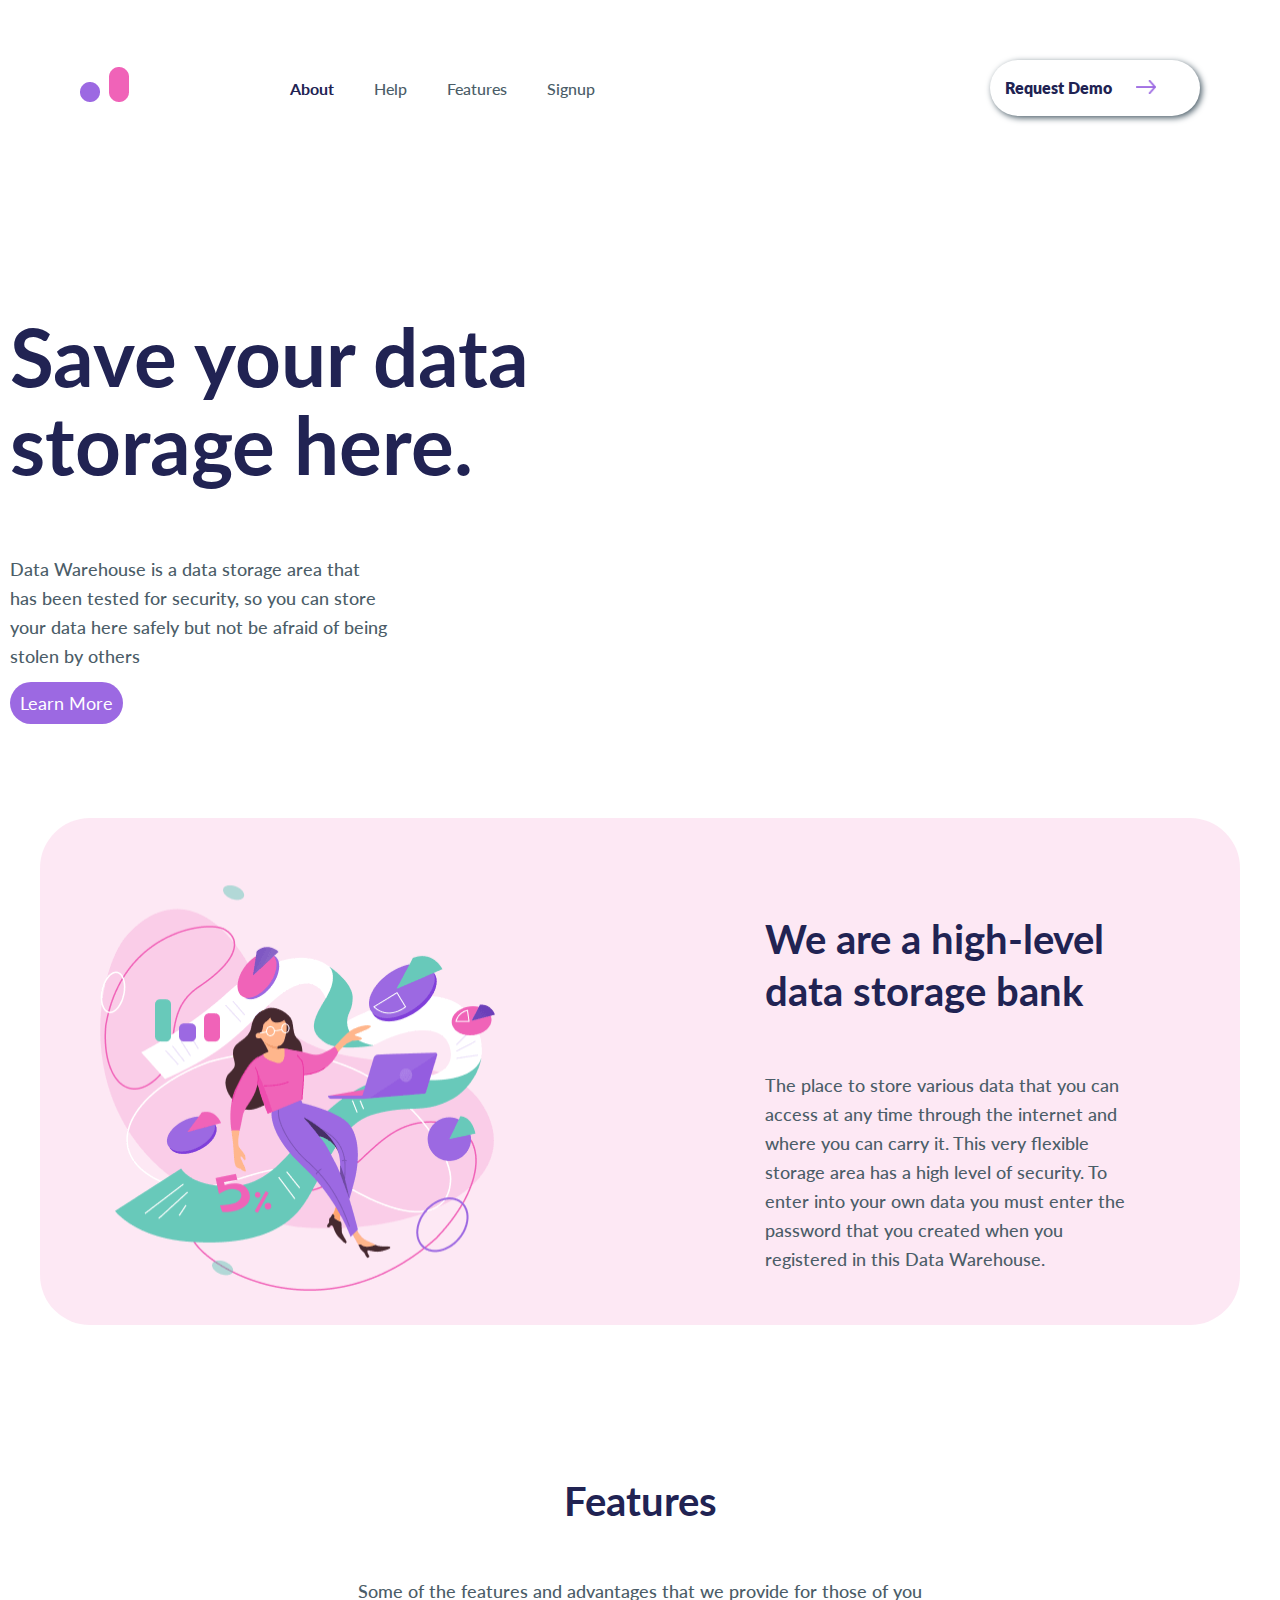
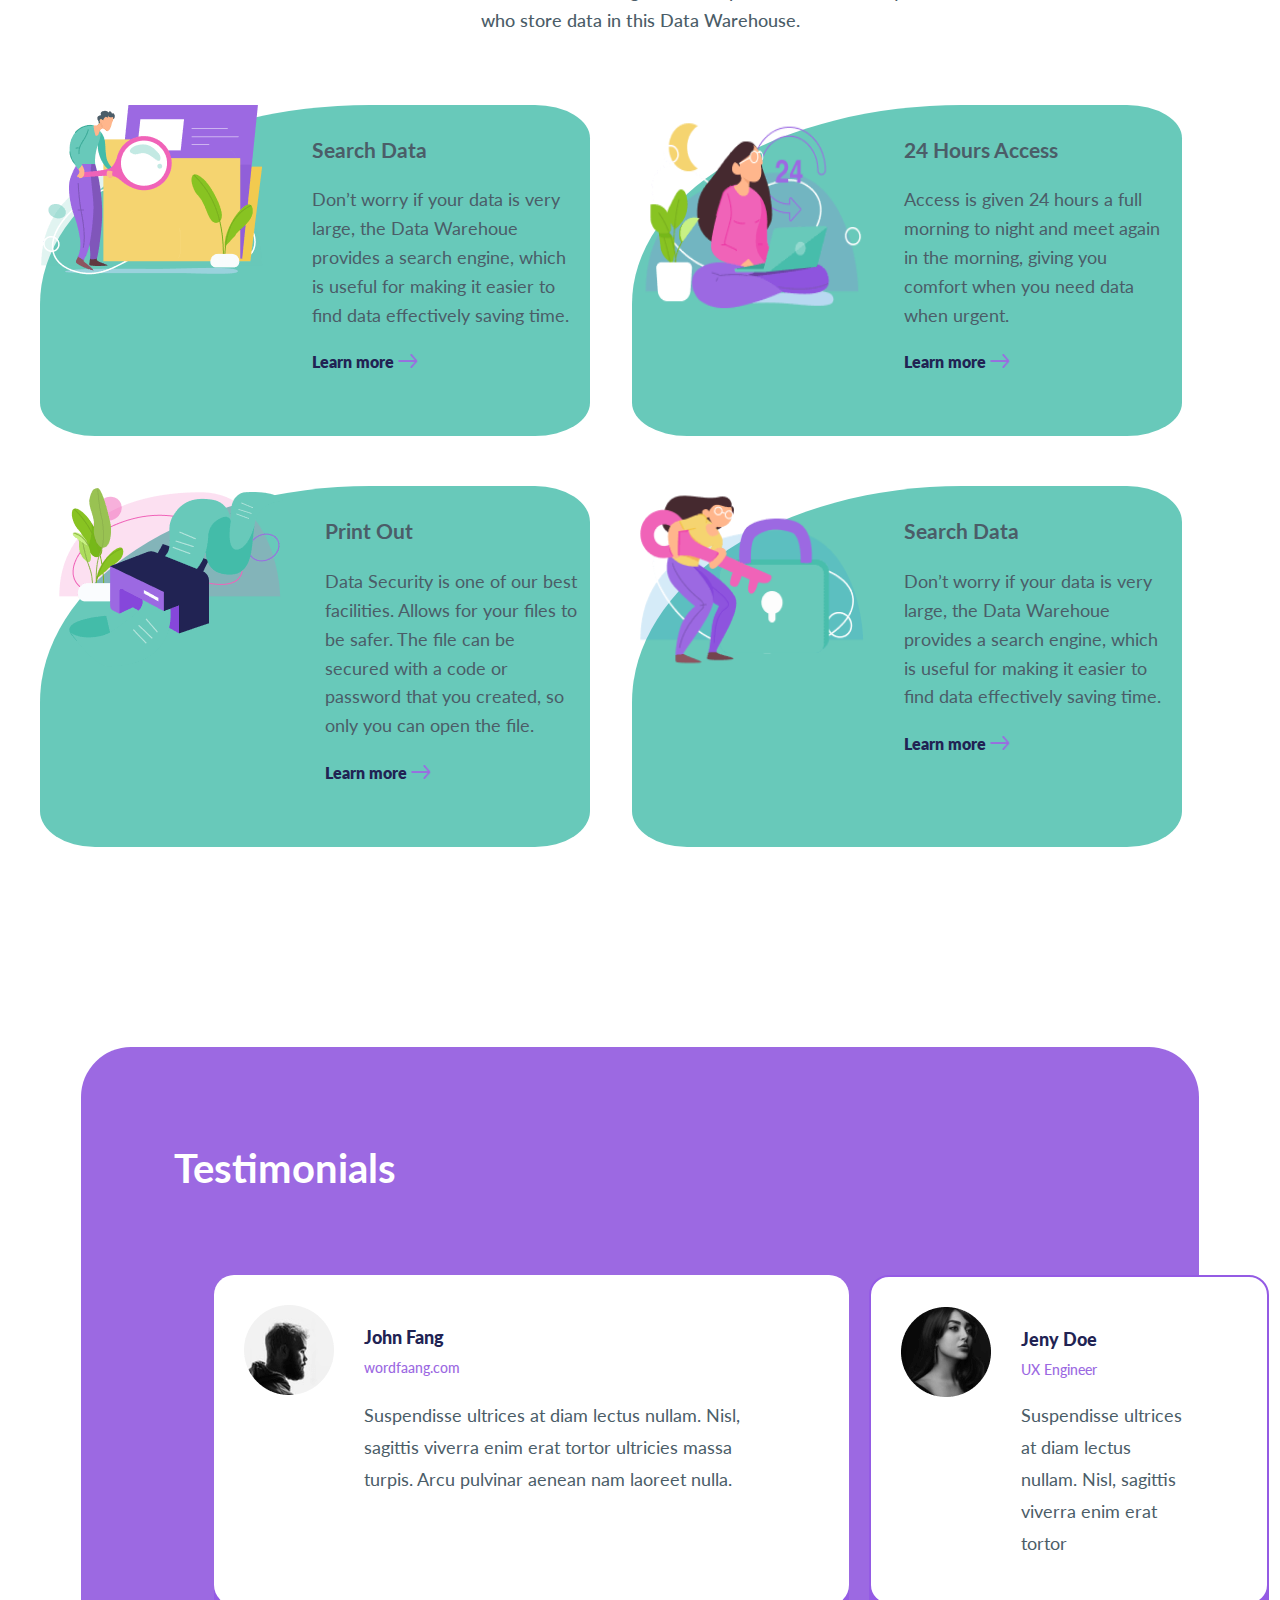
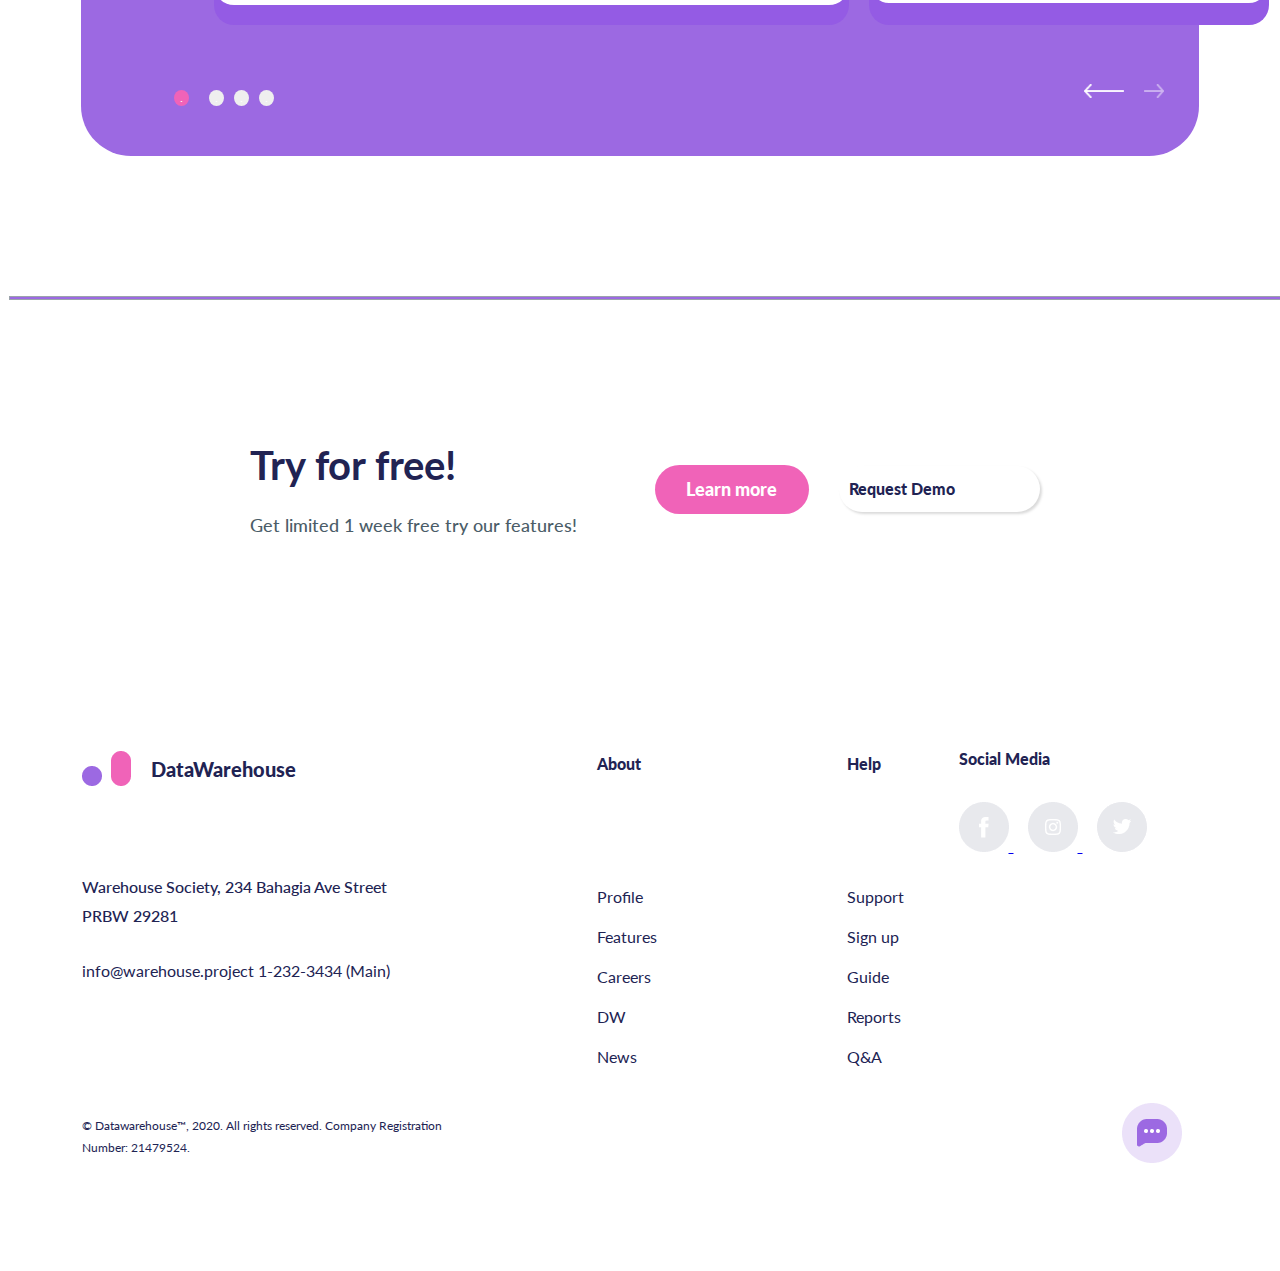
==== index.html @ 13a3993f "add name" ====
<!DOCTYPE html>
<html lang="en">
<head>
  <meta charset="UTF-8">
  <meta name="viewport" content="width=device-width, initial-scale=1.0">
  <title>Document</title>
  <link rel="stylesheet" href="css/normalize.css">
  <link rel="stylesheet" href="css/10-dars.css">
  <link href="https://fonts.googleapis.com/css2?family=Lato:wght@400;700&family=Nunito+Sans&display=swap" rel="stylesheet">
</head>
<body>

  <div class="contenier">

      <div class="novigation">
        <a href="#">
          <img src="img/Logo@1x.png" alt="logo" width="49" height="35"
          srcset="img/Logo@1x.png 1x,img/Logo@2x.png 2x">
        </a>
        <ul class="novigatoin-link">

          <li><a class="link-heder-about" href="#">About</a></li>
          <li><a class="link-heder" href="#">Help</a></li>
          <li><a class="link-heder" href="#">Features</a></li>
          <li><a class="link-heder" href="#">Signup</a></li>

        </ul>

        <a class="link-demo" href="#">Request Demo
          <img src="img/Group-right.png" alt="demo" width="20" height="14">
        </a>

      </div> <!--novigation-->

      <div class="second">

      <div class="second-list">

        <h2 class="second-h">Save your data storage here.</h2>
        <p class="second-p">Data Warehouse is a data storage area that has been tested for security, so you can store your data here safely but not be afraid of being stolen by others</p>
        <a class="second-link" href="#">Learn More</a>

      </div> <!--second-list-->

      <!-- <img class="second" src="img/intro-img@1x.png" alt="intro" width="885" height="468"> -->

    </div><!--second-->



    <div class="third">

       <img class="third-img" src="img/third-image@1x.png" alt="list-third" width="477"  height="504">


        <div class="third-list">

        <h2 class="third-h">We are a high-level data storage bank</h2>
        <p class="third-p">The place to store various data that you can access at any time through the internet and where you can carry it. This very flexible storage area has a high level of security. To enter into your own data you must enter the password that you created when you registered in this Data Warehouse.</p>

      </div><!--third-list-->

    </div><!--third-->

    <div class="fourth">

      <h2 class="fourth-h">Features</h2>
      <p class="fourth-p">Some of the features and advantages that we provide for those of you who store data in this Data Warehouse.</p>

      <ul class="fourth-list">

        <li class="fourth-list-type">

          <img src="img/image31@2x-1.png" alt="image3" width="232" height="211"
          srcset="img/image31@2x-1.png 1x,img/image31@2x.png 2x">

          <div class="fourth-div">
            <h3>Search Data</h3>
            <p> Don’t worry if your data is very large, the Data Warehoue provides a search engine, which is useful for making it easier to find data effectively saving time.</p>
            <a href="#">Learn more <img src="img/Group56.png" alt="learn more" width="20" height="14"></a>
          </div>

        </li>

        <li class="fourth-list-type">

          <img src="img/image4@1x.png" alt="image3" width="232" height="211"
          srcset="img/image4@1x.png 1x,img/image4@2x.png 2x">

          <div class="fourth-div">
            <h3>24 Hours Access</h3>
            <p> Access is given 24 hours a full morning to night and meet again in the morning, giving you comfort when you need data when urgent.</p>
            <a href="#">Learn more <img src="img/Group56.png" alt="learn more" width="20" height="14"></a>
          </div>

        </li>

        <li class="fourth-list-type">

          <img src="img/image51@1x.png" alt="image3" width="245" height="181"
          srcset="img/image51@1x.png 1x,img/image51@2x.png 2x">

          <div class="fourth-div">
            <h3>Print Out</h3>
            <p>Data Security is one of our best facilities. Allows for your files to be safer. The file can be secured with a code or password that you created, so only you can open the file.</p>
            <a href="#">Learn more <img src="img/Group56.png" alt="learn more" width="20" height="14"></a>
          </div>

        </li>

        <li class="fourth-list-type">

          <img src="img/image61@1x.png" alt="image3" width="232" height="211"
          srcset="img/image61@1x.png 1x,img/image61@2x.png 2x">

          <div class="fourth-div">
            <h3>Search Data</h3>
            <p> Don’t worry if your data is very large, the Data Warehoue provides a search engine, which is useful for making it easier to find data effectively saving time.</p>
            <a href="#">Learn more <img src="img/Group56.png" alt="learn more" width="20" height="14"></a>
          </div>

        </li>

      </ul>

    </div><!--forth-->

    <div class="fivth">

      <div class="fivth-list">

        <h2 class="fifth-h">Testimonials</h2>

        <ul class="testimonials">

          <li class="john-list">
            <img src="img/Ellipse76@1x.png" alt="John Fang" width="90" height="90"
            srcset="img/Ellipse76@1x.png 1x,img/Ellipse76@2x.png 2x">
            <div class="john">
              <h3>John Fang <span class="john-web">wordfaang.com</span></h3>
              <!-- <p></p> -->
              <p>Suspendisse ultrices at diam lectus nullam. Nisl, sagittis viverra enim erat tortor ultricies massa turpis. Arcu pulvinar aenean nam laoreet nulla.</p>
            </div>
          </li>

          <li class="jeny-list">
            <img src="img/jeny@1x.png" alt="Jeny Doe" width="90" height="90"
            srcset="img/jeny@1x.png 1x,img/jeny@2x.png 2x">
            <div class="jeny">
              <h3>Jeny Doe<span class="jeny-web">UX Engineer</span></h3>
              <!-- <p></p> -->
              <p>Suspendisse ultrices at diam lectus nullam. Nisl, sagittis viverra enim erat tortor</p>
            </div>
          </li>

          <li class="watson-list">
            <img src="img/watson@1x.png" alt="Watson Doe" width="90" height="90"
            srcset="img/watson@1x.png 1x,img/watson@2x.png 2x">
            <div class="watson">
              <h3>Watson Doe<span class="watson-web">UX Engineer</span></h3>
              <!-- <p></p> -->
              <p>Suspendisse ultrices at diam lectus nullam. Nisl, sagittis viverra enim erat tortor</p>
            </div>
          </li>

        </ul>

        <ol class="element">
          <li><button class="button-typy" type="button">.</button></li>
          <li><button type="button">.</button></li>
          <li><button type="button">.</button></li>
          <li><button type="button">.</button></li>

          <li>
            <div class="vector">
              <img src="img/Group.png" alt="left" width="40" height="14">
              <img src="img/Group2.png" alt="right" width="20" height="14">
            </div>
          </li>

        </ol>



      </div><!--fivth-list-->

    </div><!--fivth-->

    <div class="border"></div>

    <div class="sixth">

      <p class="sixth-p">Try for free! <span>Get limited 1 week free try our features!</span></p>

      <a class="sixth-link" href="#">Learn more</a>
      <a class="sixth-link-second" href="#">Request Demo</a>
    </div><!--sixth-->

    <div class="footer">

      <div class="footer-first-list">
        <img src="img/Logo@1x.png" alt="logo" width="49" height="35"
        srcset="img/Logo@1x.png 1x,img/Logo@2x.png 2x">
        <p class="name">DataWarehouse</p>
        <p class="footer-p-one" >Warehouse Society, 234 Bahagia Ave Street PRBW 29281</p>
        <p class="info">info@warehouse.project 1-232-3434 (Main)</p>

        <div class="coment-list">
        <p class="number"> © Datawarehouse™, 2020. All rights reserved. Company Registration Number: 21479524.</p>
        <a class="coment-img" href="#">
          <img src="img/coment@1x.png" alt="comment" width="60" height="60" srcset="img/coment@1x.png 1x,img/coment@2x.png 2x">
        </a>
      </div><!--coment-list-->

      </div><!--footer-first-list-->

      <div class="footer-second-list">

        <ul class="second-list-row">
          <li class="row-heder">About</li>
          <li><a class="row-link" href="#">Profile</a></li>
          <li><a class="row-link" href="#">Features</a></li>
          <li><a class="row-link" href="#">Careers</a></li>
          <li><a class="row-link" href="#">DW News</a></li>
        </ul>

        <ul class="second-list-row">
          <li class="row-heder">Help</li>
          <li><a class="row-link" href="#">Support</a></li>
          <li><a class="row-link" href="#">Sign up</a></li>
          <li><a class="row-link" href="#"> Guide</a></li>
          <li><a class="row-link" href="#">Reports Q&A</a></li>
        </ul>

      </div><!--footer-second-list-->

      <div class="apps">

        <h2 class="apps-h2">Social Media</h2>

        <a class="apps-link" href="#">
          <img src="img/f@1x.png" alt="feacebook" width="50" height="50"
          srcset="img/f@1x.png 1x,img/f@2x.png 2x">
        </a>

        <a class="apps-link" href="#">
          <img src="img/i@1x.png" alt="instagram" width="50" height="50"
          srcset="img/i@1x.png 1x,img/i@2x.png 2x">
        </a>

        <a class="apps-link" href="#">
          <img src="img/t@1x.png" alt="tiweter" width="50" height="50"
          srcset="img/t@1x.png 1x,img/t@2x.png 2x">
        </a>

      </div><!--apps-->

    </div><!--footer-->

  </div> <!--contenier-->


</body>
</html>
---- css/10-dars.css ----
*{
  box-sizing: border-box;
}
body{
  font-family: 'Lato', 'Arial', sans-serif;
  font-size: 18px;
  line-height: 160%;
  color: #4B5D68;
}
.contenier{
  max-width: 1600px;
  padding: 10px 10px;
  margin-left: auto;
  margin-right: auto;
}
.novigation{
  display: flex;
  align-items: center;
  justify-content: space-between;
  width: 1120px;
  margin-top: 50px;
  margin-left: auto;
  margin-right: auto;
  margin-bottom: 130px;
}
.novigatoin-link{
  display: flex;
  justify-content: space-between;
  text-decoration: none;
  list-style: none;
  margin: 0px;
  margin-right: auto;
}
.link-heder-about{
  text-decoration: none;
  font-style: normal;
  font-weight: 700;
  font-size: 16px;
  line-height: 26px;
  color: #212353;
  margin-left: 121px;
  margin-right: 40px;
}
.link-heder{
  text-decoration: none;
  margin-right: 40px;
  font-weight: 500;
  font-size: 16px;
  line-height: 26px;
  color: #4B5D68;
}
.link-demo{
  text-decoration: none;
  font-size: 16px;
  font-weight: 800;
  line-height: 26px;
  width: 210px;
  background-color: #ffffff;
  color: #212353;
  padding: 15px;
  border-radius: 30px;
  box-shadow: 2px 2px 6px #4B5D68;
}
.link-demo img{
  width: 20px;
  margin-left: 20px;
}
.second{
  display: flex;
  align-items: center;
  justify-content: space-between;
  margin-bottom: 100px;
}
.second-h{
  font-weight: bold;
  font-size: 80px;
  line-height: 88px;
  color: #212353;
  width: 645px;
}
.second-p{
  width: 380px;
  font-weight: 500;
  font-size: 18px;
  line-height: 29px;
  color: #4B5D68;
}
.second-link{
  text-decoration: none;
  padding: 10px;
  width: 170px;
  background: #9C69E2;
  color: #ffffff;
  border-radius: 50px;
}
.second-img{
  margin-left: 0px;
}
.third{
  display: flex;
  align-items: center;
  width: 1200px;
  height: 560;
  margin-left: auto;
  margin-right: auto;
  margin-bottom: 150px;
  background: rgba(240, 99, 184, 0.15);
  border-radius: 50px;
}
.third-img{
  width: 477px;
  height: 507px;
}
.third-list{
  display: flex;
  flex-wrap: wrap;
  width: 475px;
  margin-left: auto;
}
.third-h{
  width: 475px;
  height: 100px;
  margin-right: 92px;
  margin-bottom: 40px;
  font-weight: bold;
  font-size: 40px;
  line-height: 52px;
  color: #212353;
}
.third-p{
  width: 474px;
  height: 174px;
  margin-right: 93px;
  margin-bottom: 125;
  font-weight: 500;
  font-size: 18px;
  line-height: 29px;
  color: #4B5D68;
}
.fourth{
  text-align: center;
  width: 1200px;
  margin-left: auto;
  margin-right: auto;
  margin-bottom: 150px;
}
.fourth-h{
  font-style: normal;
  font-weight: bold;
  font-size: 40px;
  line-height: 52px;
  color: #212353;
  margin-bottom: 50px;
}
.fourth-p{
  font-style: 500;
  font-weight: 500;
  font-size: 18px;
  line-height: 29px;
  color: #4B5D68;
  width: 584px;
  margin-left: auto;
  margin-right: auto;
  margin-bottom: 70px;
}
.fourth-list{
  display: flex;
  flex-wrap: wrap;
  text-decoration: none;
  list-style: none;
  margin: 0px;
  padding: 0px;
}
.fourth-list-type{
  display: flex;
  align-items: flex-start;
  justify-content: space-between;
  text-align: start;
  width: 550px;
  margin-bottom: 50px;
  margin-right: 42px;
  background-color: #68C9BA;
  border-radius:60% 10% 10% 10% / 60% 10% 10% 10% ;
  transition: background-color 0.3s ease ;
}
.fourth-div{
  margin-bottom: 50px;
  margin-left: 30px;
  padding: 10px;
}
.fourth-div a{
  text-decoration: none;
  font-style: normal;
  font-weight: 800;
  font-size: 16px;
  line-height: 26px;
  color: #212353;
}
.fourth-list-type:hover{
  background-color: #F063B8;
  width: 550px;
  transform: rotate(-3deg);
  transition: transform 1s ease;
}
.fifth{
  display: flex;
  margin-left: auto;
  margin-right: auto;
  width: 1578px;
}
.fivth-list{
  display: flex;
  flex-wrap: wrap;
  width: 1118px;
  height: 709px;
  margin-right: auto;
  margin-left: auto;
  background: #9C69E2;
  border-radius: 50px;
  margin-bottom: 141px;
}
.fifth-h{
  font-style: normal;
  font-weight: bold;
  font-size: 40px;
  line-height: 52px;
  color: #FFFFFF;
  margin-top: 95px;
  margin-right: 620px;
  margin-bottom: 80px;
  margin-left: 93px;
}
.testimonials{
  display: flex;
  /* flex-wrap: wrap; */
  width: 1445px;
  margin: 0px;
}
.john-list{
  display: flex;
  /* flex-wrap: wrap; */
  align-items: flex-start;
  width: 645px;
  height: 330px;
  margin-right: 20px;
  margin-bottom: 60px;
  margin-left: 93px;
  background-color: #fff;
  border-radius: 20px;
  box-shadow:#945be4 0px 20px 0px;
  padding: 30px;
}
.john{
  width: 385px;
  margin-right: 70px;
  margin-bottom: 50px;
  margin-left: 30px;
}
.john h3{
  width: 170px;
  font-weight: 900;
  font-size: 18px;
  line-height: 29px;
  color: #212353;
}
.john-web{
  font-weight: 500;
  font-size: 14px;
  line-height: 22px;
  color: #9C69E2;
  margin-bottom: 19px;
}
.john p{
  font-weight: normal;
  font-size: 18px;
  line-height: 32px;
  color: #4B5D68;
}
.jeny-list{
  display: flex;
  /* flex-wrap: wrap; */
  align-items: flex-start;
  width: 400px;
  height: 330px;
  margin-right: 20px;
  margin-bottom: 60px;
  background-color: #fff;
  border-radius: 20px;
  border: 2px solid #945be4;
  box-shadow:  #945be4 0px 20px 0px;
  padding: 30px;
}
.jeny{
  width: 180px;
  margin-right: 70px;
  margin-bottom: 50px;
  margin-left: 30px;
}
.jeny h3{
  width: 170px;
  font-weight: 900;
  font-size: 18px;
  line-height: 29px;
  color: #212353;
}
.jeny-web{
  font-weight: 500;
  font-size: 14px;
  line-height: 22px;
  display: flex;
  align-items: center;
  margin-top: 5px;
  color: #9C69E2;
}
.jeny p{
  font-weight: normal;
  font-size: 18px;
  line-height: 32px;
  color: #4B5D68;
}

.watson-list{
  display: flex;
  /* flex-wrap: wrap; */
  align-items: flex-start;
  width: 400px;
  height: 330px;
  margin-bottom: 60px;
  background-color: #fff;
  border-radius: 20px;
  border: 1px solid #945be4;
  box-shadow:#dddae0 0px 20px 0px;
  padding: 30px;
}
.watson{
  width: 180px;
  margin-right: 70px;
  margin-bottom: 50px;
  margin-left: 30px;
}
.watson h3{
  width: 170px;
  font-weight: 900;
  font-size: 18px;
  line-height: 29px;
  color: #212353;
}
.watson-web{
  font-weight: 500;
  font-size: 14px;
  line-height: 22px;
  display: flex;
  align-items: center;
  margin-top: 5px;
  color: #9C69E2;
}
.watson p{
  font-weight: normal;
  font-size: 18px;
  line-height: 32px;
  color: #4B5D68;
}
.element{
  display: flex;
  justify-content: space-between;
  width: 55px;
  height: 10px;
  margin-right: 970px;
  margin-bottom: 60px;
  margin-left: 93px;
  list-style: none;
  padding: 0px;

}
.element li{
  margin-right: 10px;
  padding: 0px;
  font-size: 12px;
}
.element li button{
  border: #fff;
  border-radius: 50%;
  color: #fff;
}
.button-typy{
  background-color:  #F063B8;;
  color:  #F063B8;
  margin-right: 10px;
}
.vector{
  display: flex;
  align-items: center;
  margin-left: 800px;
  margin-right: 66px;
}
.vector img{
  margin-right: 20px;
}
.border{
  width: 1600px;
  border-top: 2px solid #9C69E2;
  box-shadow: rgba(6, 24, 44, 0.4) 0px 0px 0px 1px, rgba(6, 24, 44, 0.65) 0px 3px 5px -1px, rgba(255, 255, 255, 0.08) 0px 1px 0px inset;
}
.sixth{
  display: flex;
  align-items: center;
  /* justify-content: space-between; */
  margin-top: 100px;
  margin-left:240px;
  margin-bottom: 153px;
}
.sixth-p{
  display: flex;
  flex-wrap: wrap;
  width: 405px;
  font-weight: bold;
  font-size: 40px;
  line-height: 52px;
  color: #212353;
}
.sixth-p span{
  width: 504px;
  font-style: normal;
  font-weight: 500;
  font-size: 18px;
  line-height: 29px;
  color: #4B5D68;
  margin-top: 20px;
}
.sixth-link{
  text-decoration: none;
  text-align: center;
  width: 160px;
  padding: 10px;
  margin-left: auto;
  margin-right: 30px;
  background: #F063B8;
  border-radius: 50px;
  font-weight: 900;
  font-size: 18px;
  line-height: 29px;
  color: #fff;
  transition:  background-color 0.3s ease ;
}
.sixth-link:hover{
  background-color:#9C69E2;
}
.sixth-link-second{
  display: flex;
  text-align: start;
  width: 210px;
  margin-right: 230px;
  margin-left: 0px;
  padding: 10px;
  text-decoration: none;
  background-color: #ffffff;
  box-shadow: rgba(0, 0, 0, 0.15) 1.95px 1.95px 2.6px;
  border-radius: 50px;
  font-weight: 900;
  font-size: 16px;
  line-height: 26px;
  color: #212353;
  transition:  background-color 0.3s ease,color 0.3s ease;
}
.sixth-link-second:hover{
  background-color:#9C69E2;
  color: #ffffff;
}
.footer{
  display: flex;
  align-items: flex-start;
  width: 1117px;
  margin-left: auto;
  margin-right: auto;
  margin-bottom: 90px;
}
.footer-first-list{
  display: flex;
  flex-wrap: wrap;
  align-items: center;
  width: 335px;
  margin-right: 140px;
}
.name{
  margin-left: 20px;
  font-weight: 900;
  font-size: 20px;
  line-height: 32px;
  color: #212353;
}
.footer-p-one{
  margin-top: 67px;
  margin-bottom: 10px;
  font-weight: 500;
  font-size: 16px;
  line-height: 29px;
  color: #212353;
}
.info{
  font-style: normal;
  font-weight: normal;
  font-size: 16px;
  line-height: 29px;
  color: #212353;
  margin-bottom: 118px;
}
.footer-second-list{
  display: flex;
  margin-right: 50px;
  margin-left: 0px;
  width: 332px;
}
.second-list-row{
  list-style: none;
  margin-right: 150px;
}
.row-heder{
  text-decoration: none;
  font-style: normal;
  font-weight: 900;
  font-size: 16px;
  line-height: 26px;
  color: #212353;
  margin-bottom: 50px;
  padding-bottom: 50px;
}
.row-link{
  text-decoration: none;
  margin-bottom: 5px;
  font-style: normal;
  font-weight: normal;
  font-size: 16px;
  line-height: 40px;
  color: #212353;
}
.apps{
  margin-left: 20px;
}
.apps-h2{
  margin-bottom: 30px;
  font-style: normal;
  font-weight: 900;
  font-size: 16px;
  line-height: 26px;
  color: #212353;
}
.apps-link{
  margin-right: 14px;
}
.coment-list{
  display: flex;
  align-items: center;
}
.number{
  font-style: normal;
  font-weight: normal;
  font-size: 12px;
  line-height: 22px;
  color: #212353;
  margin-right: 680px;
  width: 360px;
}
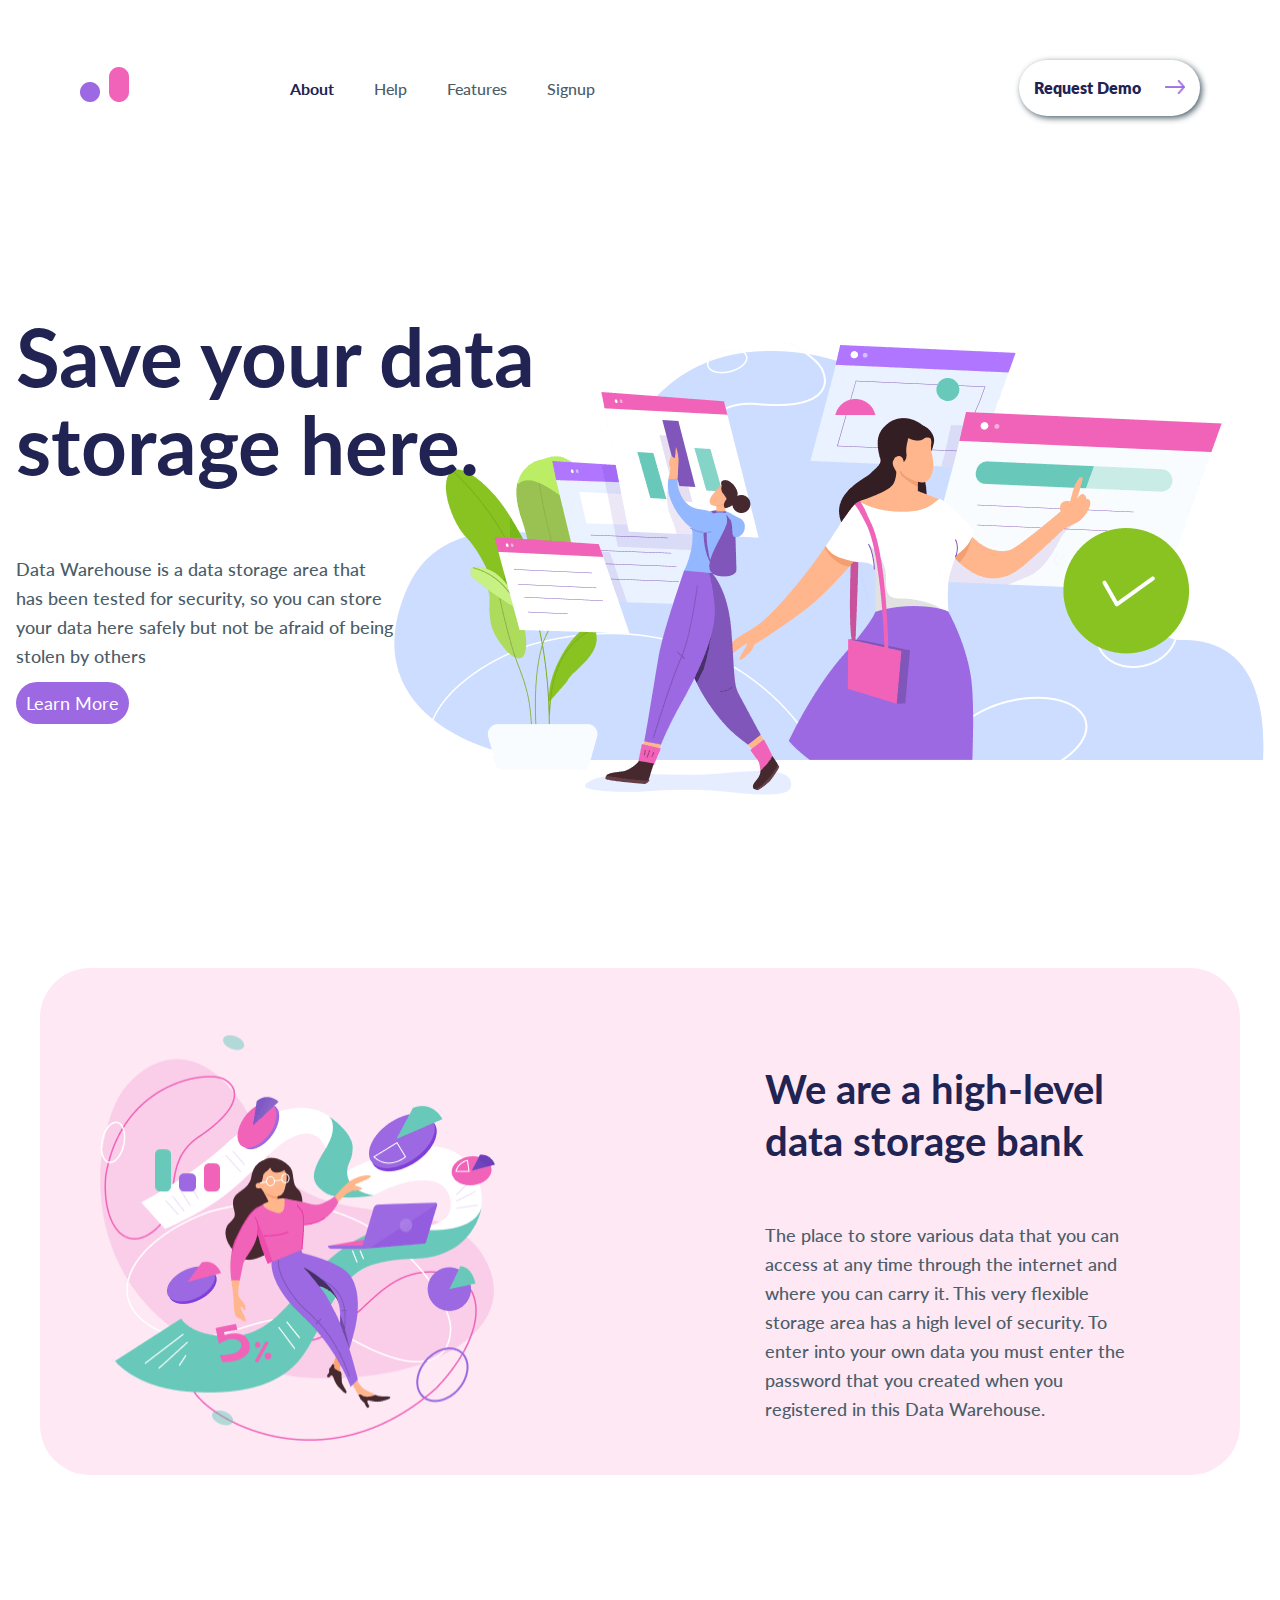
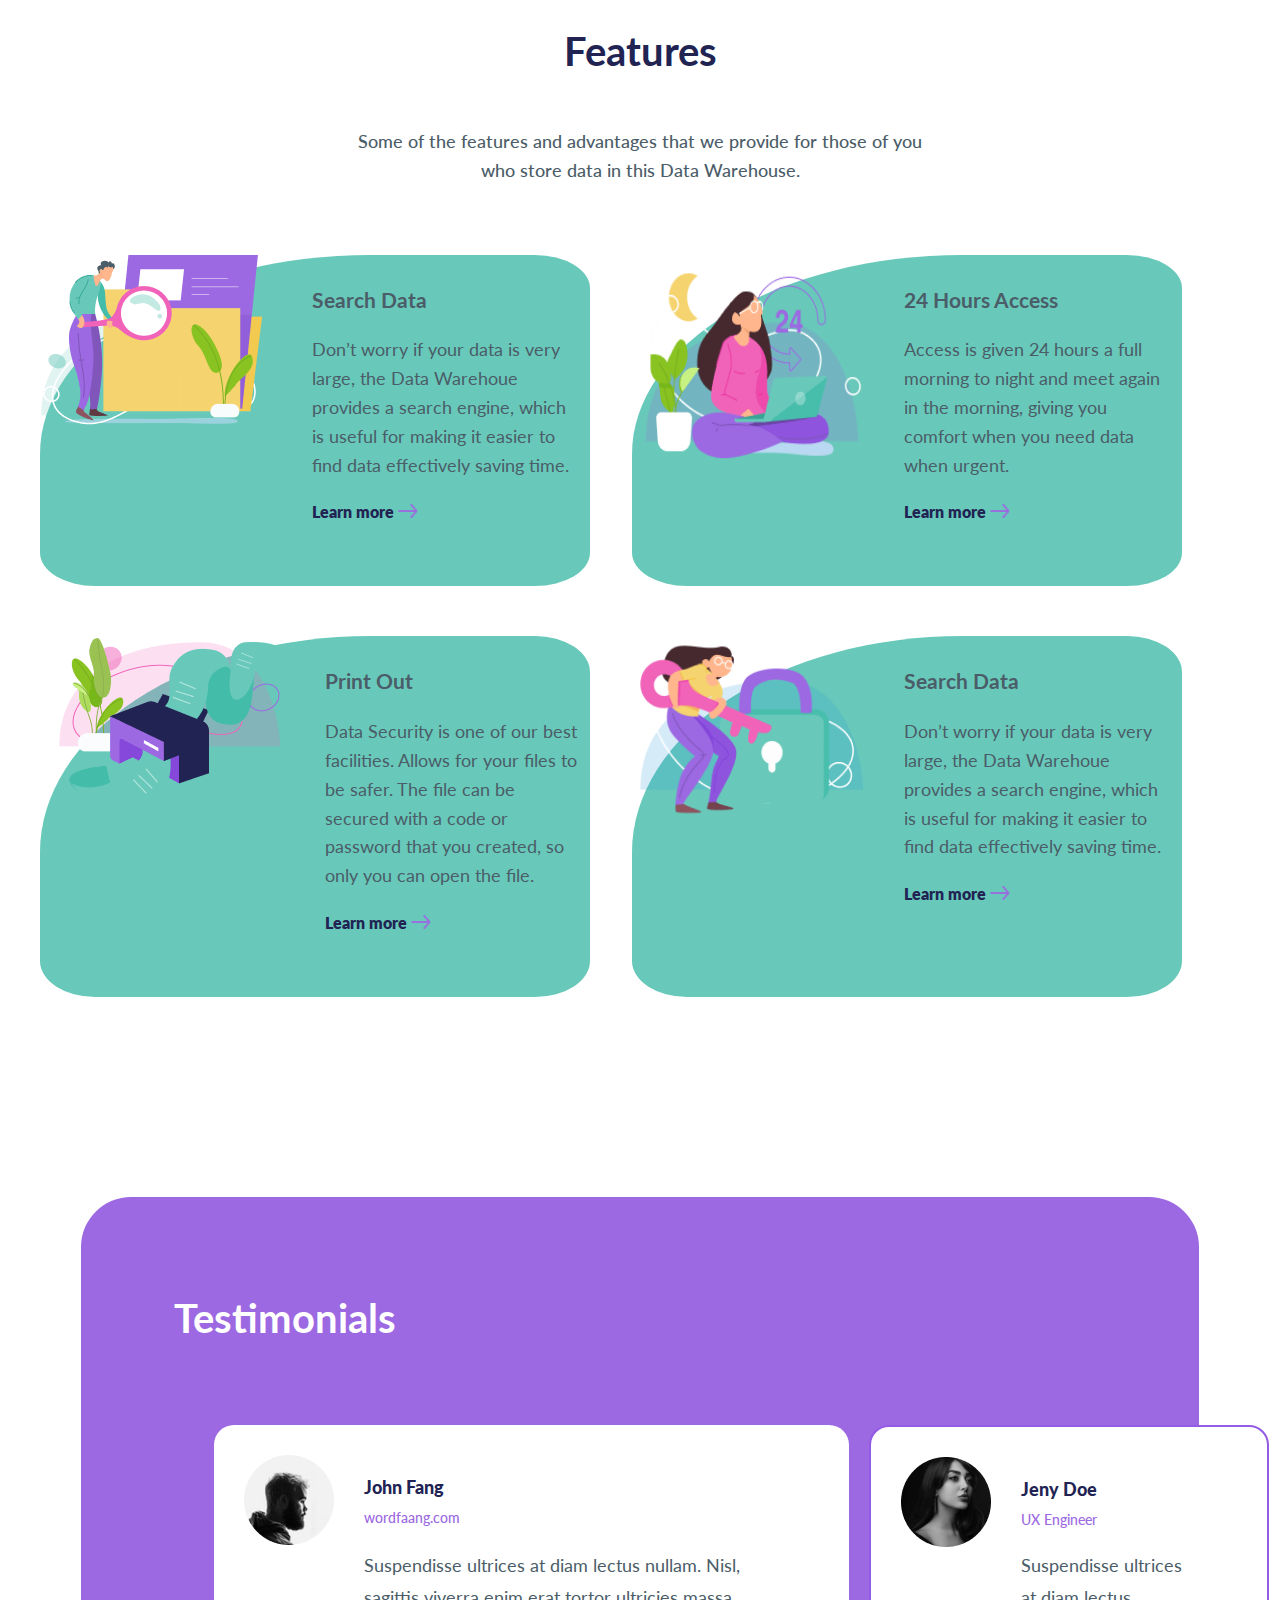
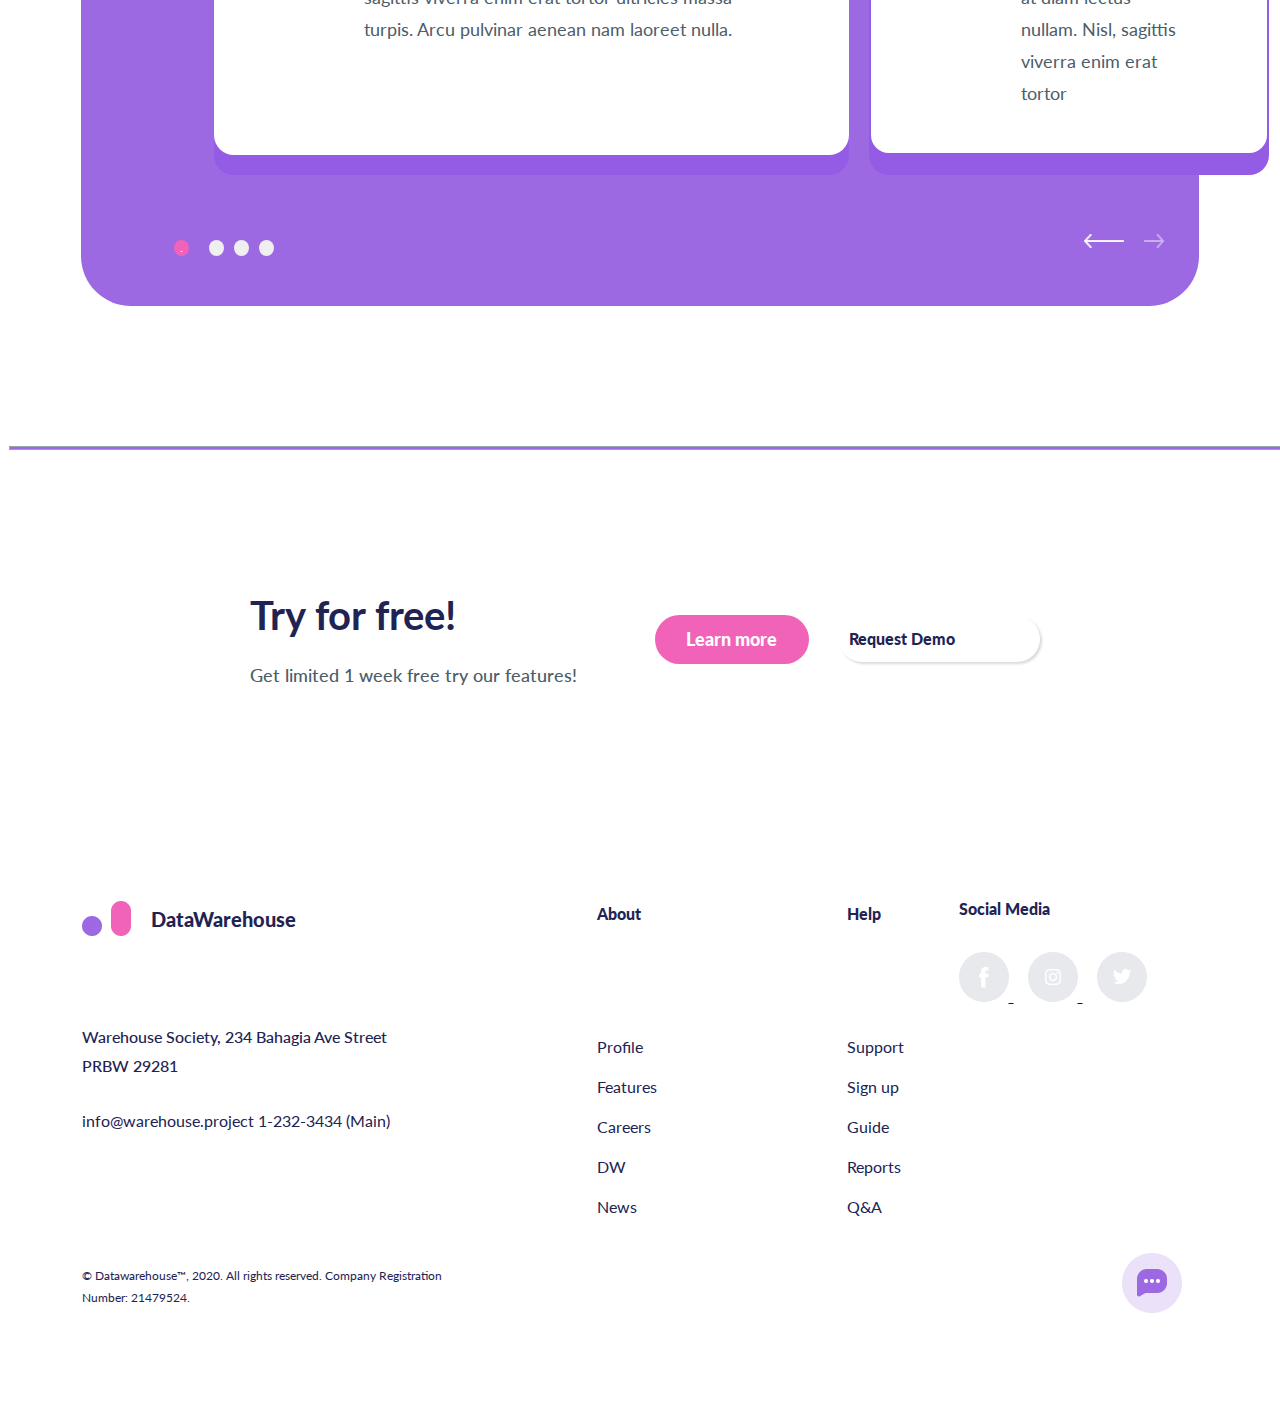
==== commit f6fef7ee: "add css" ====
--- a/index.html
+++ b/index.html
@@ -5,7 +5,7 @@
   <meta name="viewport" content="width=device-width, initial-scale=1.0">
   <title>Document</title>
   <link rel="stylesheet" href="css/normalize.css">
-  <link rel="stylesheet" href="css/10-dars.css">
+  <link rel="stylesheet" href="css/index.css">
   <link href="https://fonts.googleapis.com/css2?family=Lato:wght@400;700&family=Nunito+Sans&display=swap" rel="stylesheet">
 </head>
 <body>
--- a/css/index.css
+++ b/css/index.css
@@ -0,0 +1,572 @@
+*{
+  box-sizing: border-box;
+}
+body{
+  font-family: 'Lato', 'Arial', sans-serif;
+  font-size: 18px;
+  line-height: 160%;
+  color: #4B5D68;
+}
+.contenier{
+  max-width: 1600px;
+  padding: 10px 10px;
+  margin-left: auto;
+  margin-right: auto;
+}
+.novigation{
+  display: flex;
+  align-items: center;
+  justify-content: space-between;
+  width: 1120px;
+  margin-top: 50px;
+  margin-left: auto;
+  margin-right: auto;
+  margin-bottom: 130px;
+
+}
+.novigatoin-link{
+  display: flex;
+  justify-content: space-between;
+  text-decoration: none;
+  list-style: none;
+  margin: 0px;
+  margin-right: auto;
+}
+.link-heder-about{
+  text-decoration: none;
+  font-style: normal;
+  font-weight: 700;
+  font-size: 16px;
+  line-height: 26px;
+  color: #212353;
+  margin-left: 121px;
+  margin-right: 40px;
+}
+.link-heder{
+  text-decoration: none;
+  margin-right: 40px;
+  font-weight: 500;
+  font-size: 16px;
+  line-height: 26px;
+  color: #4B5D68;
+}
+.link-demo{
+  text-decoration: none;
+  font-size: 16px;
+  font-weight: 800;
+  line-height: 26px;
+  /* width: 210px; */
+  background-color: #ffffff;
+  color: #212353;
+  padding: 15px;
+  border-radius: 30px;
+  box-shadow: 2px 2px 6px #4B5D68;
+}
+.link-demo img{
+  width: 20px;
+  margin-left: 20px;
+}
+.second{
+  display: flex;
+  align-items: center;
+  justify-content: space-between;
+  margin-bottom: 100px;
+  width: 1248px;
+  margin-left: auto;
+  margin-right: auto;
+  padding-bottom: 150px;
+  background-image: url('../img/intro-img@1x.png');
+  background-size: 885px 468px;
+  background-repeat: no-repeat;
+  background-position:363px 96px;
+
+}
+.second-h{
+  font-weight: bold;
+  font-size: 80px;
+  line-height: 88px;
+  color: #212353;
+  width: 645px;
+}
+.second-p{
+  width: 380px;
+  font-weight: 500;
+  font-size: 18px;
+  line-height: 29px;
+  color: #4B5D68;
+}
+.second-link{
+  text-decoration: none;
+  padding: 10px;
+  width: 170px;
+  background: #9C69E2;
+  color: #ffffff;
+  border-radius: 50px;
+}
+.second-img{
+  margin-left: 0px;
+}
+.third{
+  display: flex;
+  align-items: center;
+  width: 1200px;
+  height: 560;
+  margin-left: auto;
+  margin-right: auto;
+  margin-bottom: 150px;
+  background: rgba(240, 99, 184, 0.15);
+  border-radius: 50px;
+ }
+.third-img{
+  width: 477px;
+  height: 507px;
+}
+.third-list{
+  display: flex;
+  flex-wrap: wrap;
+  width: 475px;
+  margin-left: auto;
+}
+.third-h{
+  width: 475px;
+  height: 100px;
+  margin-right: 92px;
+  margin-bottom: 40px;
+  font-weight: bold;
+  font-size: 40px;
+  line-height: 52px;
+  color: #212353;
+}
+.third-p{
+  width: 474px;
+  height: 174px;
+  margin-right: 93px;
+  margin-bottom: 125;
+  font-weight: 500;
+  font-size: 18px;
+  line-height: 29px;
+  color: #4B5D68;
+}
+.fourth{
+  text-align: center;
+  width: 1200px;
+  margin-left: auto;
+  margin-right: auto;
+  margin-bottom: 150px;
+}
+.fourth-h{
+  font-style: normal;
+  font-weight: bold;
+  font-size: 40px;
+  line-height: 52px;
+  color: #212353;
+  margin-bottom: 50px;
+}
+.fourth-p{
+  font-style: 500;
+  font-weight: 500;
+  font-size: 18px;
+  line-height: 29px;
+  color: #4B5D68;
+  width: 584px;
+  margin-left: auto;
+  margin-right: auto;
+  margin-bottom: 70px;
+}
+.fourth-list{
+  display: flex;
+  flex-wrap: wrap;
+  text-decoration: none;
+  list-style: none;
+  margin: 0px;
+  padding: 0px;
+}
+.fourth-list-type{
+  display: flex;
+  align-items: flex-start;
+  justify-content: space-between;
+  text-align: start;
+  width: 550px;
+  margin-bottom: 50px;
+  margin-right: 42px;
+  background-color: #68C9BA;
+  border-radius:60% 10% 10% 10% / 60% 10% 10% 10% ;
+  transition: background-color 0.3s ease ;
+}
+.fourth-div{
+  margin-bottom: 50px;
+  margin-left: 30px;
+  padding: 10px;
+}
+.fourth-div a{
+  text-decoration: none;
+  font-style: normal;
+  font-weight: 800;
+  font-size: 16px;
+  line-height: 26px;
+  color: #212353;
+}
+.fourth-list-type:hover{
+  background-color: #F063B8;
+  width: 550px;
+  transform: rotate(-3deg);
+  transition: transform 1s ease;
+}
+.fifth{
+  display: flex;
+  margin-left: auto;
+  margin-right: auto;
+  width: 1578px;
+}
+.fivth-list{
+  display: flex;
+  flex-wrap: wrap;
+  width: 1118px;
+  height: 709px;
+  margin-right: auto;
+  margin-left: auto;
+  background: #9C69E2;
+  border-radius: 50px;
+  margin-bottom: 141px;
+}
+.fifth-h{
+  font-style: normal;
+  font-weight: bold;
+  font-size: 40px;
+  line-height: 52px;
+  color: #FFFFFF;
+  margin-top: 95px;
+  margin-right: 620px;
+  margin-bottom: 80px;
+  margin-left: 93px;
+}
+.testimonials{
+  display: flex;
+  /* flex-wrap: wrap; */
+  width: 1445px;
+  margin: 0px;
+}
+.john-list{
+  display: flex;
+  /* flex-wrap: wrap; */
+  align-items: flex-start;
+  width: 645px;
+  height: 330px;
+  margin-right: 20px;
+  margin-bottom: 60px;
+  margin-left: 93px;
+  background-color: #fff;
+  border-radius: 20px;
+  box-shadow:#945be4 0px 20px 0px;
+  padding: 30px;
+}
+.john{
+  width: 385px;
+  margin-right: 70px;
+  margin-bottom: 50px;
+  margin-left: 30px;
+}
+.john h3{
+  width: 170px;
+  font-weight: 900;
+  font-size: 18px;
+  line-height: 29px;
+  color: #212353;
+}
+.john-web{
+  font-weight: 500;
+  font-size: 14px;
+  line-height: 22px;
+  color: #9C69E2;
+  margin-bottom: 19px;
+}
+.john p{
+  font-weight: normal;
+  font-size: 18px;
+  line-height: 32px;
+  color: #4B5D68;
+}
+.jeny-list{
+  display: flex;
+  /* flex-wrap: wrap; */
+  align-items: flex-start;
+  width: 400px;
+  height: 330px;
+  margin-right: 20px;
+  margin-bottom: 60px;
+  background-color: #fff;
+  border-radius: 20px;
+  border: 2px solid #945be4;
+  box-shadow:  #945be4 0px 20px 0px;
+  padding: 30px;
+}
+.jeny{
+  width: 180px;
+  margin-right: 70px;
+  margin-bottom: 50px;
+  margin-left: 30px;
+}
+.jeny h3{
+  width: 170px;
+  font-weight: 900;
+  font-size: 18px;
+  line-height: 29px;
+  color: #212353;
+}
+.jeny-web{
+  font-weight: 500;
+  font-size: 14px;
+  line-height: 22px;
+  display: flex;
+  align-items: center;
+  margin-top: 5px;
+  color: #9C69E2;
+}
+.jeny p{
+  font-weight: normal;
+  font-size: 18px;
+  line-height: 32px;
+  color: #4B5D68;
+}
+
+.watson-list{
+  display: flex;
+  /* flex-wrap: wrap; */
+  align-items: flex-start;
+  width: 400px;
+  height: 330px;
+  margin-bottom: 60px;
+  background-color: #fff;
+  border-radius: 20px;
+  border: 1px solid #945be4;
+  box-shadow:#dddae0 0px 20px 0px;
+  padding: 30px;
+}
+.watson{
+  width: 180px;
+  margin-right: 70px;
+  margin-bottom: 50px;
+  margin-left: 30px;
+}
+.watson h3{
+  width: 170px;
+  font-weight: 900;
+  font-size: 18px;
+  line-height: 29px;
+  color: #212353;
+}
+.watson-web{
+  font-weight: 500;
+  font-size: 14px;
+  line-height: 22px;
+  display: flex;
+  align-items: center;
+  margin-top: 5px;
+  color: #9C69E2;
+}
+.watson p{
+  font-weight: normal;
+  font-size: 18px;
+  line-height: 32px;
+  color: #4B5D68;
+}
+.element{
+  display: flex;
+  justify-content: space-between;
+  width: 55px;
+  height: 10px;
+  margin-right: 970px;
+  margin-bottom: 60px;
+  margin-left: 93px;
+  list-style: none;
+  padding: 0px;
+
+}
+.element li{
+  margin-right: 10px;
+  padding: 0px;
+  font-size: 12px;
+}
+.element li button{
+  border: #fff;
+  border-radius: 50%;
+  color: #fff;
+}
+.button-typy{
+  background-color:  #F063B8;;
+  color:  #F063B8;
+  margin-right: 10px;
+}
+.vector{
+  display: flex;
+  align-items: center;
+  margin-left: 800px;
+  margin-right: 66px;
+}
+.vector img{
+  margin-right: 20px;
+}
+.border{
+  width: 1600px;
+  border-top: 2px solid #9C69E2;
+  box-shadow: rgba(6, 24, 44, 0.4) 0px 0px 0px 1px, rgba(6, 24, 44, 0.65) 0px 3px 5px -1px, rgba(255, 255, 255, 0.08) 0px 1px 0px inset;
+}
+.sixth{
+  display: flex;
+  align-items: center;
+  /* justify-content: space-between; */
+  margin-top: 100px;
+  margin-left:240px;
+  margin-bottom: 153px;
+}
+.sixth-p{
+  display: flex;
+  flex-wrap: wrap;
+  width: 405px;
+  font-weight: bold;
+  font-size: 40px;
+  line-height: 52px;
+  color: #212353;
+}
+.sixth-p span{
+  width: 504px;
+  font-style: normal;
+  font-weight: 500;
+  font-size: 18px;
+  line-height: 29px;
+  color: #4B5D68;
+  margin-top: 20px;
+}
+.sixth-link{
+  text-decoration: none;
+  text-align: center;
+  width: 160px;
+  padding: 10px;
+  margin-left: auto;
+  margin-right: 30px;
+  background: #F063B8;
+  border-radius: 50px;
+  font-weight: 900;
+  font-size: 18px;
+  line-height: 29px;
+  color: #fff;
+  transition:  background-color 0.3s ease ;
+}
+.sixth-link:hover{
+  background-color:#9C69E2;
+}
+.sixth-link-second{
+  display: flex;
+  text-align: start;
+  width: 210px;
+  margin-right: 230px;
+  margin-left: 0px;
+  padding: 10px;
+  text-decoration: none;
+  background-color: #ffffff;
+  box-shadow: rgba(0, 0, 0, 0.15) 1.95px 1.95px 2.6px;
+  border-radius: 50px;
+  font-weight: 900;
+  font-size: 16px;
+  line-height: 26px;
+  color: #212353;
+  transition:  background-color 0.3s ease,color 0.3s ease;
+}
+.sixth-link-second:hover{
+  background-color:#9C69E2;
+  color: #ffffff;
+}
+.footer{
+  display: flex;
+  align-items: flex-start;
+  width: 1117px;
+  margin-left: auto;
+  margin-right: auto;
+  margin-bottom: 90px;
+}
+.footer-first-list{
+  display: flex;
+  flex-wrap: wrap;
+  align-items: center;
+  width: 335px;
+  margin-right: 140px;
+}
+.name{
+  margin-left: 20px;
+  font-weight: 900;
+  font-size: 20px;
+  line-height: 32px;
+  color: #212353;
+}
+.footer-p-one{
+  margin-top: 67px;
+  margin-bottom: 10px;
+  font-weight: 500;
+  font-size: 16px;
+  line-height: 29px;
+  color: #212353;
+}
+.info{
+  font-style: normal;
+  font-weight: normal;
+  font-size: 16px;
+  line-height: 29px;
+  color: #212353;
+  margin-bottom: 118px;
+}
+.footer-second-list{
+  display: flex;
+  margin-right: 50px;
+  margin-left: 0px;
+  width: 332px;
+}
+.second-list-row{
+  list-style: none;
+  margin-right: 150px;
+}
+.row-heder{
+  text-decoration: none;
+  font-style: normal;
+  font-weight: 900;
+  font-size: 16px;
+  line-height: 26px;
+  color: #212353;
+  margin-bottom: 50px;
+  padding-bottom: 50px;
+}
+.row-link{
+  text-decoration: none;
+  margin-bottom: 5px;
+  font-style: normal;
+  font-weight: normal;
+  font-size: 16px;
+  line-height: 40px;
+  color: #212353;
+}
+.apps{
+  margin-left: 20px;
+}
+.apps-h2{
+  margin-bottom: 30px;
+  font-style: normal;
+  font-weight: 900;
+  font-size: 16px;
+  line-height: 26px;
+  color: #212353;
+}
+.apps-link{
+  margin-right: 14px;
+}
+.coment-list{
+  display: flex;
+  align-items: center;
+}
+.number{
+  font-style: normal;
+  font-weight: normal;
+  font-size: 12px;
+  line-height: 22px;
+  color: #212353;
+  margin-right: 680px;
+  width: 360px;
+}
